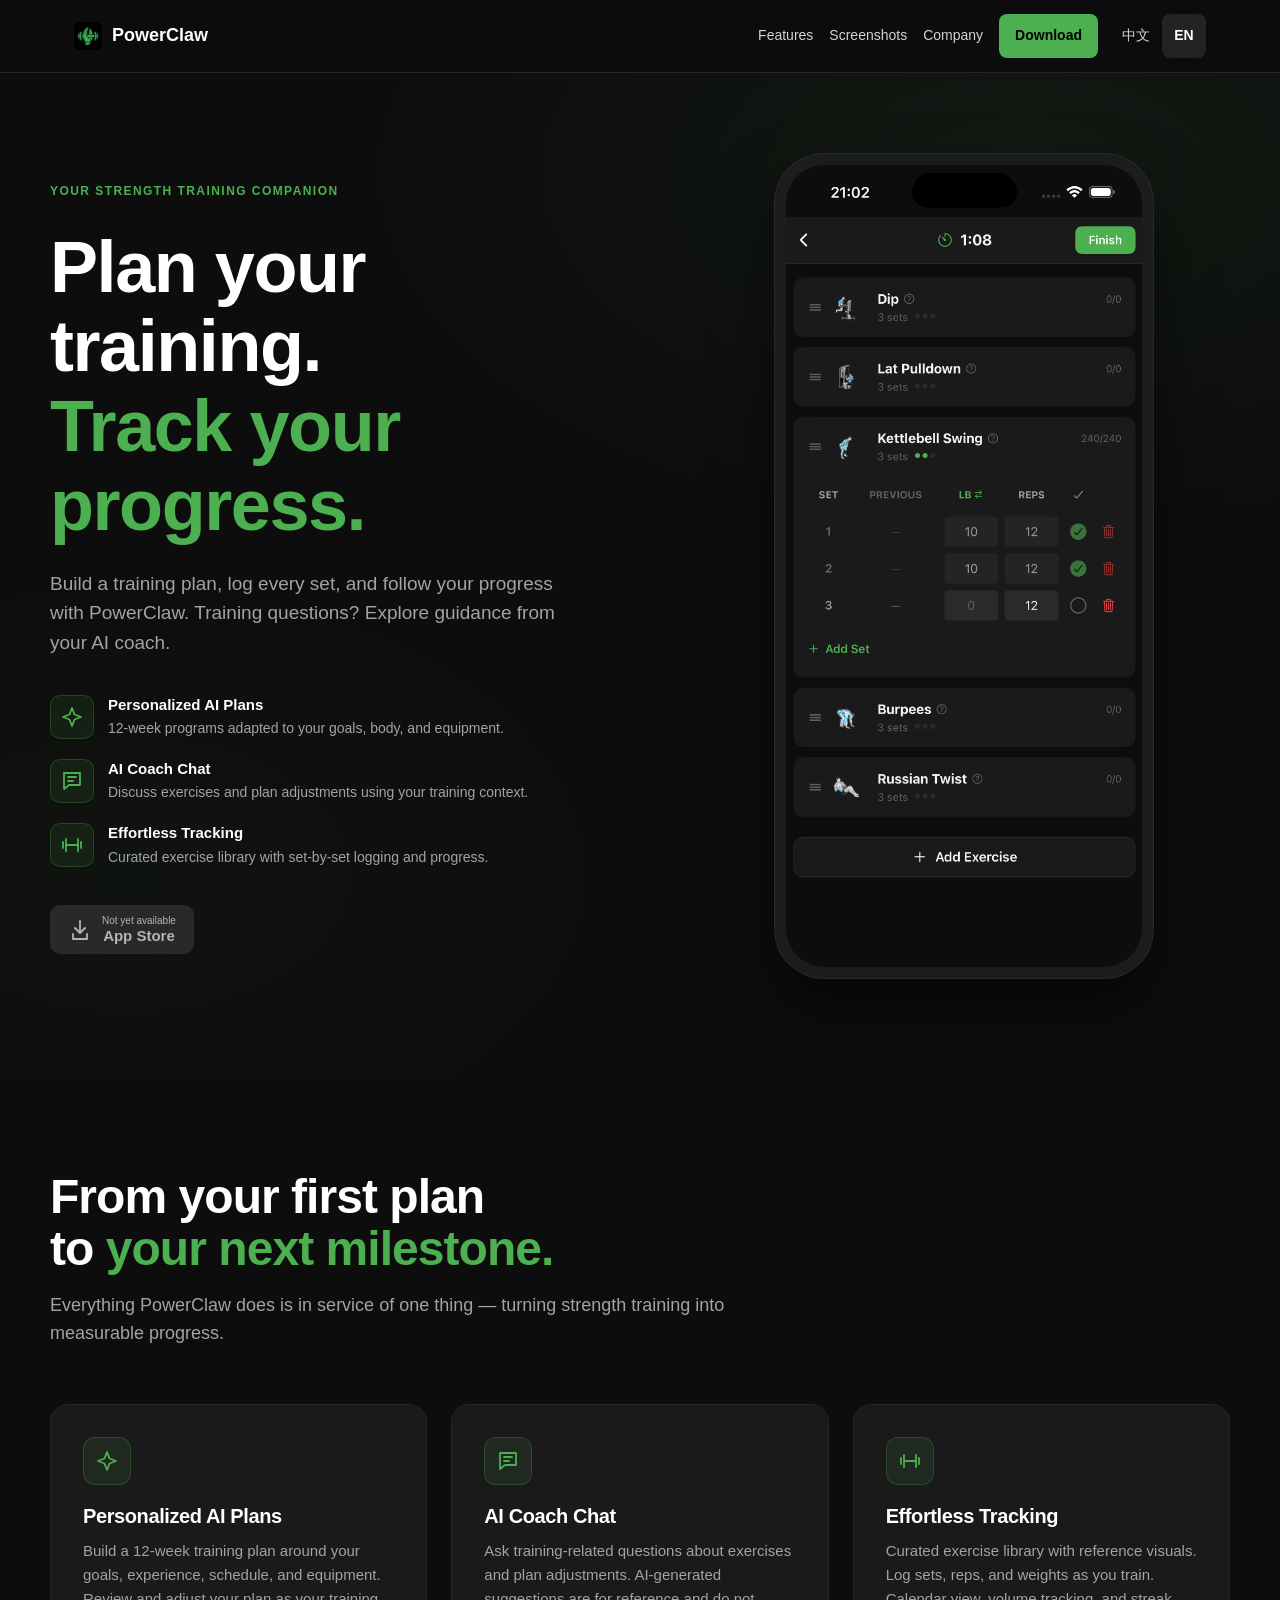
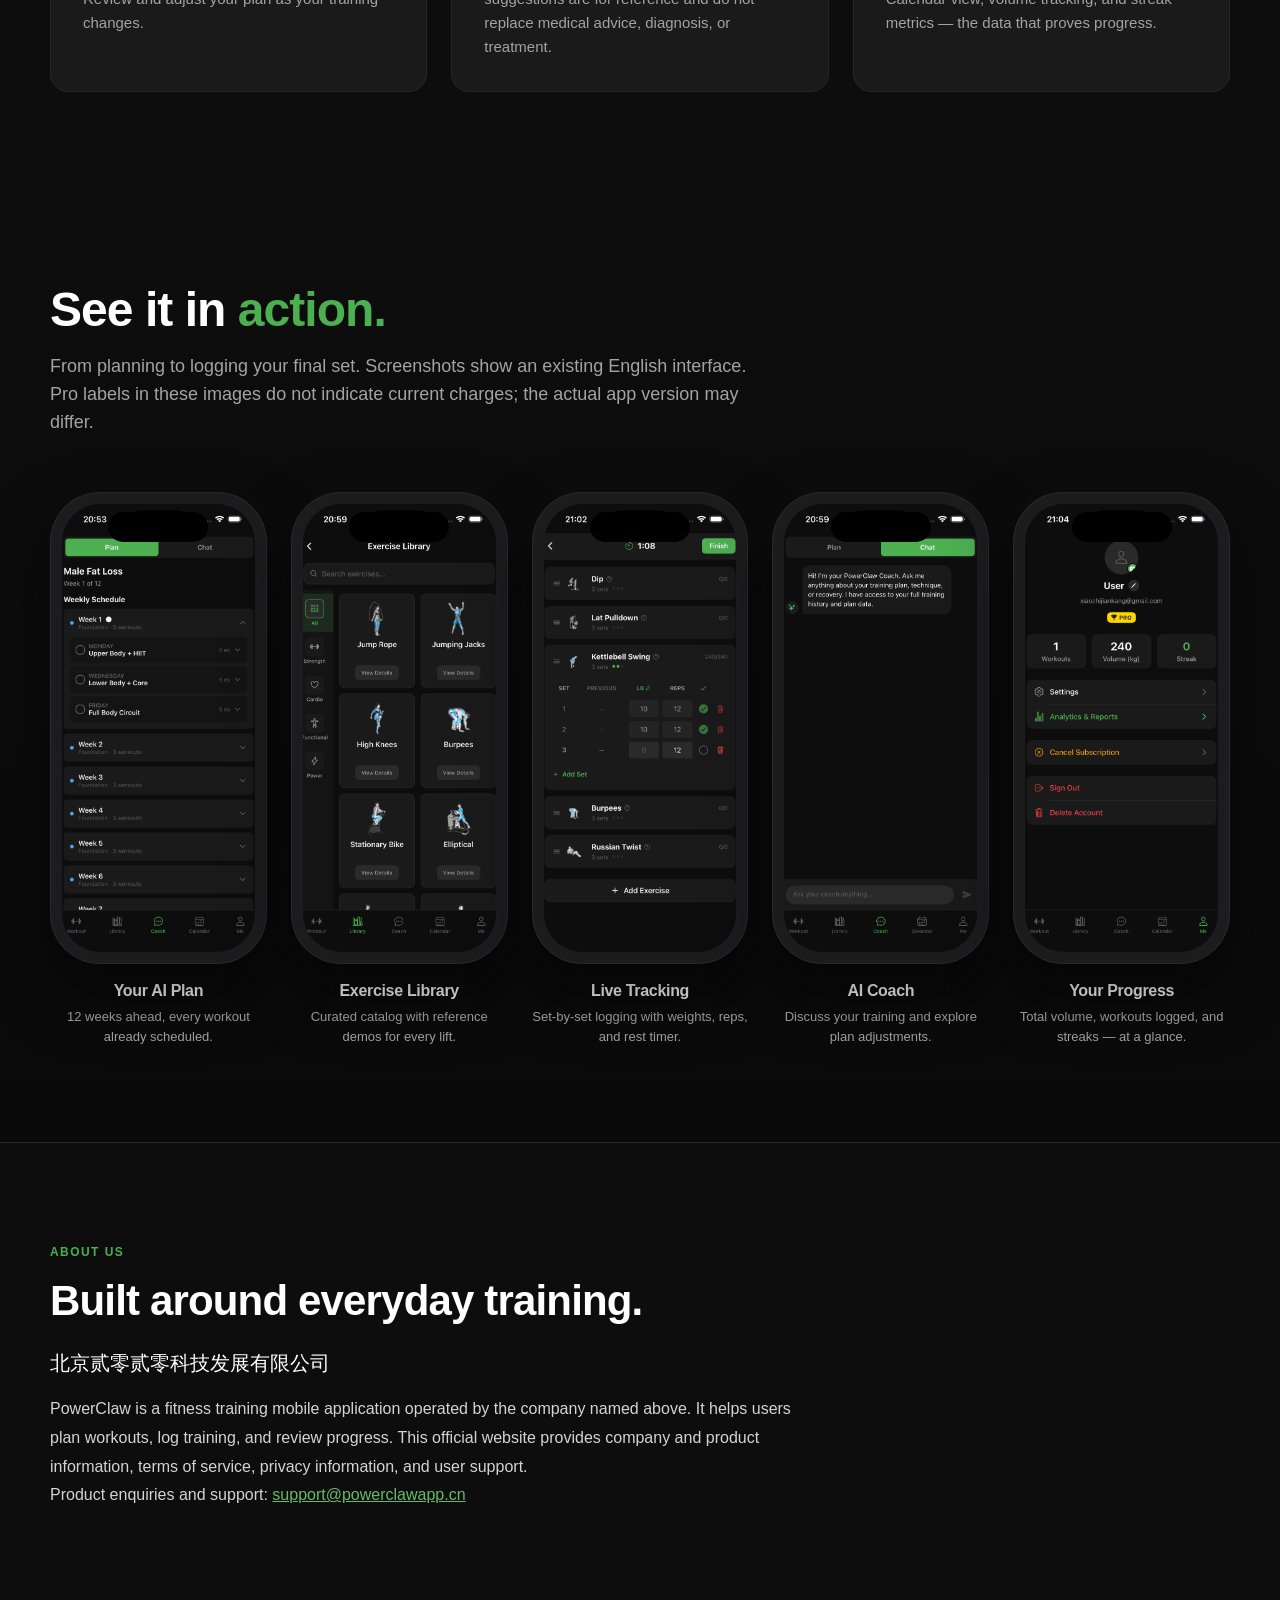
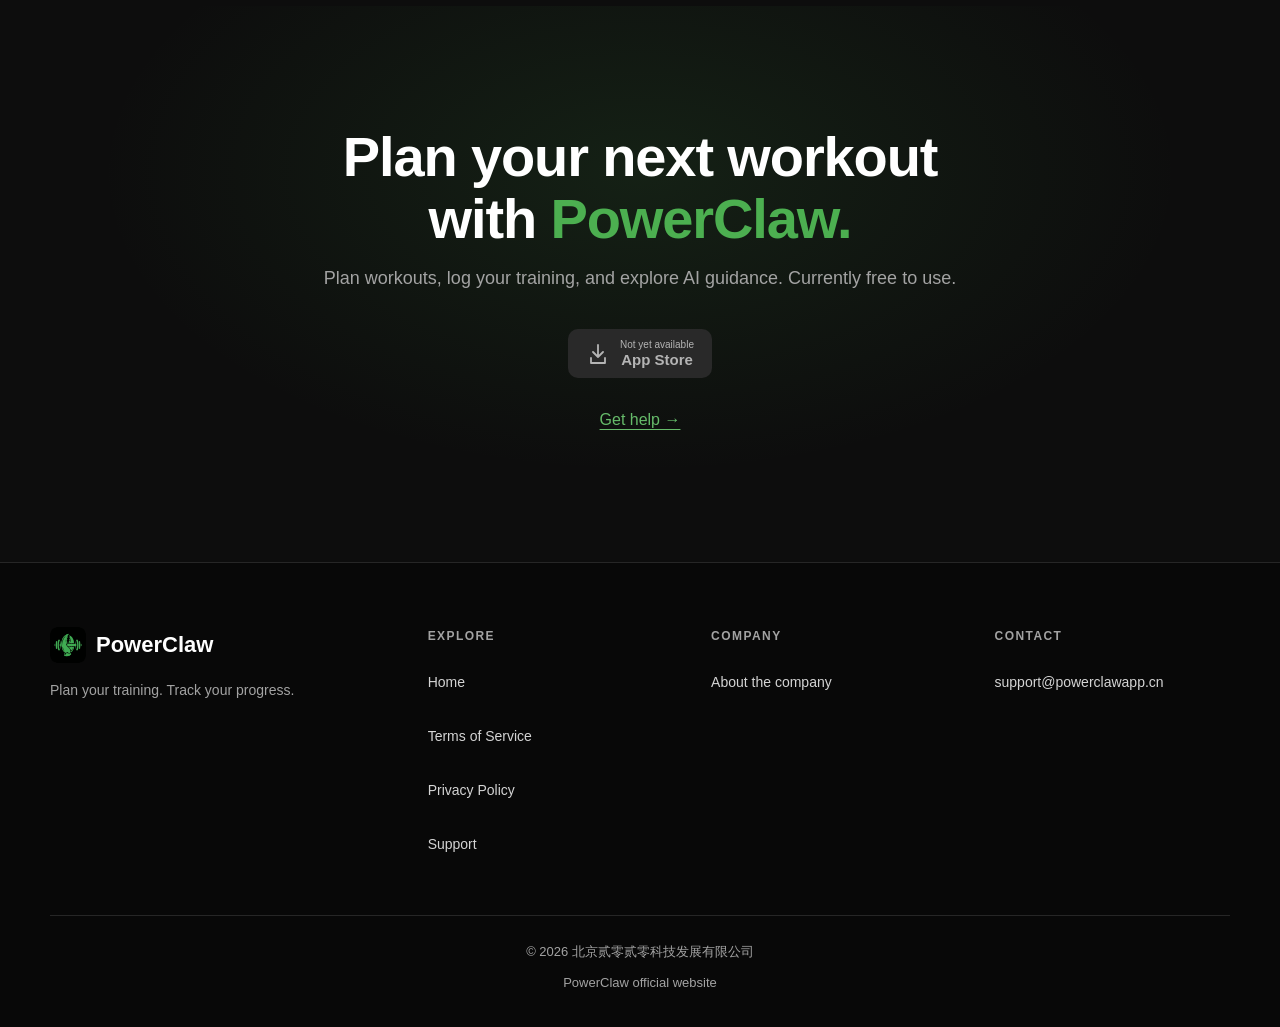
==== en/index.html @ a74e6e27 "Prepare domestic PowerClaw website and Tencent deployment" ====
<!DOCTYPE html>
<html lang="en">
<head>
<meta charset="UTF-8">
<meta name="viewport" content="width=device-width, initial-scale=1">
<title>PowerClaw — Plan your training. Track your progress.</title>
<meta name="description" content="PowerClaw is a fitness training app operated by 北京贰零贰零科技发展有限公司. Explore workout planning, training logs, and user support.">
<meta name="theme-color" content="#0D0D0D">
<link rel="icon" type="image/png" href="/assets/logo.png">
<link rel="canonical" href="https://powerclawapp.cn/en/">
<link rel="alternate" hreflang="zh-CN" href="https://powerclawapp.cn/">
<link rel="alternate" hreflang="en" href="https://powerclawapp.cn/en/">
<link rel="alternate" hreflang="x-default" href="https://powerclawapp.cn/">
<meta property="og:title" content="PowerClaw — Plan your training. Track your progress.">
<meta property="og:description" content="PowerClaw is a fitness training app operated by 北京贰零贰零科技发展有限公司. Explore workout planning, training logs, and user support.">
<meta property="og:type" content="website">
<meta property="og:url" content="https://powerclawapp.cn/en/">
<meta property="og:locale" content="en_US">
<meta property="og:locale:alternate" content="zh_CN">
<meta property="og:image" content="https://powerclawapp.cn/assets/logo.png">

<link rel="stylesheet" href="/assets/home.css">
<link rel="stylesheet" href="/assets/shared.css">
</head>
<body>
<a class="skip-link" href="#main">Skip to content</a>


<!-- NAV -->
<nav class="top" aria-label="Primary navigation">
  <div class="inner">
    <a href="/en/" class="logo"><img src="/assets/logo.png" alt="PowerClaw logo">PowerClaw</a>
    <ul>
      <li class="desktop-only"><a href="#features">Features</a></li>
      <li class="desktop-only"><a href="#screenshots">Screenshots</a></li>
      <li class="desktop-only"><a href="#about">Company</a></li>
      <li><a href="#download" class="btn-cta">Download</a></li>
      <li><div class="language-switch" role="group" aria-label="Language selection"><a href="/" lang="zh-CN" hreflang="zh-CN" aria-label="切换到中文">中文</a><span lang="en" aria-current="true">EN</span></div></li>
    </ul>
  </div>
</nav>

<main id="main">
<!-- HERO -->
<section class="hero">
  <div class="inner">
    <div>
      <div class="eyebrow">Your strength training companion</div>
      <h1>Plan your training.<br><span>Track your progress.</span></h1>
      <p class="lead">Build a training plan, log every set, and follow your progress with PowerClaw. Training questions? Explore guidance from your AI coach.</p>

      <div class="hero-pillars">
        <div class="hero-pillar">
          <div class="icon"><svg viewBox="0 0 24 24" aria-hidden="true" focusable="false"><path d="m12 3 2.5 6.5L21 12l-6.5 2.5L12 21l-2.5-6.5L3 12l6.5-2.5Z"/></svg></div>
          <div class="txt">
            <strong>Personalized AI Plans</strong>
            <span>12-week programs adapted to your goals, body, and equipment.</span>
          </div>
        </div>
        <div class="hero-pillar">
          <div class="icon"><svg viewBox="0 0 24 24" aria-hidden="true" focusable="false"><path d="M4 4h16v12H9l-5 4Z"/><path d="M8 8h8M8 12h5"/></svg></div>
          <div class="txt">
            <strong>AI Coach Chat</strong>
            <span>Discuss exercises and plan adjustments using your training context.</span>
          </div>
        </div>
        <div class="hero-pillar">
          <div class="icon"><svg viewBox="0 0 24 24" aria-hidden="true" focusable="false"><path d="M6 6v12M3 9v6M18 6v12M21 9v6M6 12h12"/></svg></div>
          <div class="txt">
            <strong>Effortless Tracking</strong>
            <span>Curated exercise library with set-by-set logging and progress.</span>
          </div>
        </div>
      </div>

      <div class="stores">
        <!-- DOWNLOAD_BUTTON_START -->
        <button type="button" class="store-btn" disabled aria-label="iOS download is not yet available"><svg viewBox="0 0 24 24" aria-hidden="true" focusable="false"><path d="M12 3v12m-5-5 5 5 5-5M5 16v5h14v-5"/></svg><span class="meta"><small>Not yet available</small><strong>App Store</strong></span></button>
        <!-- DOWNLOAD_BUTTON_END -->
      </div>
    </div>
    <div>
      <div class="phone lg">
        <img src="/assets/screenshots/07-active-workout.png" alt="PowerClaw active workout screen showing set-by-set tracking" width="1320" height="2868" fetchpriority="high">
      </div>
    </div>
  </div>
</section>

<!-- FEATURES -->
<section class="section" id="features">
  <div class="container">
    <h2>From your first plan<br>to <span>your next milestone.</span></h2>
    <p class="section-lead">Everything PowerClaw does is in service of one thing — turning strength training into measurable progress.</p>
    <div class="features">
      <div class="feature-card">
        <div class="feature-icon"><svg viewBox="0 0 24 24" aria-hidden="true" focusable="false"><path d="m12 3 2.5 6.5L21 12l-6.5 2.5L12 21l-2.5-6.5L3 12l6.5-2.5Z"/></svg></div>
        <h3>Personalized AI Plans</h3>
        <p>Build a 12-week training plan around your goals, experience, schedule, and equipment. Review and adjust your plan as your training changes.</p>
      </div>
      <div class="feature-card">
        <div class="feature-icon"><svg viewBox="0 0 24 24" aria-hidden="true" focusable="false"><path d="M4 4h16v12H9l-5 4Z"/><path d="M8 8h8M8 12h5"/></svg></div>
        <h3>AI Coach Chat</h3>
        <p>Ask training-related questions about exercises and plan adjustments. AI-generated suggestions are for reference and do not replace medical advice, diagnosis, or treatment.</p>
      </div>
      <div class="feature-card">
        <div class="feature-icon"><svg viewBox="0 0 24 24" aria-hidden="true" focusable="false"><path d="M6 6v12M3 9v6M18 6v12M21 9v6M6 12h12"/></svg></div>
        <h3>Effortless Tracking</h3>
        <p>Curated exercise library with reference visuals. Log sets, reps, and weights as you train. Calendar view, volume tracking, and streak metrics — the data that proves progress.</p>
      </div>
    </div>
  </div>
</section>

<!-- SCREENSHOTS -->
<section class="section showcase" id="screenshots">
  <div class="container">
    <h2>See it in <span>action.</span></h2>
    <p class="section-lead">From planning to logging your final set. Screenshots show an existing English interface. Pro labels in these images do not indicate current charges; the actual app version may differ.</p>
    <div class="showcase-grid">
      <div class="ss-card">
        <div class="phone">
          <img src="/assets/screenshots/03c-plan-12week.png" alt="12-week AI training plan" width="1320" height="2868" loading="lazy">
        </div>
        <h3>Your AI Plan</h3>
        <p>12 weeks ahead, every workout already scheduled.</p>
      </div>
      <div class="ss-card">
        <div class="phone">
          <img src="/assets/screenshots/05-library.png" alt="Exercise library" width="1320" height="2868" loading="lazy">
        </div>
        <h3>Exercise Library</h3>
        <p>Curated catalog with reference demos for every lift.</p>
      </div>
      <div class="ss-card">
        <div class="phone">
          <img src="/assets/screenshots/07-active-workout.png" alt="Active workout tracking" width="1320" height="2868" loading="lazy">
        </div>
        <h3>Live Tracking</h3>
        <p>Set-by-set logging with weights, reps, and rest timer.</p>
      </div>
      <div class="ss-card">
        <div class="phone">
          <img src="/assets/screenshots/04-coach-chat.png" alt="AI coach chat interface" width="1320" height="2868" loading="lazy">
        </div>
        <h3>AI Coach</h3>
        <p>Discuss your training and explore plan adjustments.</p>
      </div>
      <div class="ss-card">
        <div class="phone">
          <img src="/assets/screenshots/08-me-subscribed.png" alt="Profile and progress page" width="1320" height="2868" loading="lazy">
        </div>
        <h3>Your Progress</h3>
        <p>Total volume, workouts logged, and streaks — at a glance.</p>
      </div>
    </div>
  </div>
</section>

<section class="section" id="about"><div class="container"><div class="eyebrow">About us</div><h2>Built around everyday training.</h2><p class="company-name" lang="zh-CN">北京贰零贰零科技发展有限公司</p><p class="company-copy">PowerClaw is a fitness training mobile application operated by the company named above. It helps users plan workouts, log training, and review progress. This official website provides company and product information, terms of service, privacy information, and user support.</p><p class="company-copy">Product enquiries and support: <a href="mailto:support@powerclawapp.cn">support@powerclawapp.cn</a></p></div></section>
<!-- CTA -->
<section class="cta" id="download">
  <div class="container">
    <h2>Plan your next workout<br>with <span>PowerClaw.</span></h2>
    <p>Plan workouts, log your training, and explore AI guidance. Currently free to use.</p>
    <div class="stores">
      <!-- DOWNLOAD_BUTTON_START -->
        <button type="button" class="store-btn" disabled aria-label="iOS download is not yet available"><svg viewBox="0 0 24 24" aria-hidden="true" focusable="false"><path d="M12 3v12m-5-5 5 5 5-5M5 16v5h14v-5"/></svg><span class="meta"><small>Not yet available</small><strong>App Store</strong></span></button>
        <!-- DOWNLOAD_BUTTON_END -->
    </div>
    <a class="support-link" href="/en/support/">Get help →</a>
  </div>
</section>

</main>
<footer><div class="inner"><div class="footer-grid">
<div class="footer-brand"><a class="logo" href="/en/"><img src="/assets/logo.png" alt="" width="36" height="36">PowerClaw</a><p>Plan your training. Track your progress.</p></div>
<div><h2>Explore</h2><ul><li><a href="/en/">Home</a></li><li><a href="/en/terms/">Terms of Service</a></li><li><a href="/en/privacy/">Privacy Policy</a></li><li><a href="/en/support/">Support</a></li></ul></div>
<div><h2>Company</h2><ul><li><a href="/en/#about">About the company</a></li></ul></div>
<div><h2>Contact</h2><ul><li><a href="mailto:support@powerclawapp.cn">support@powerclawapp.cn</a></li></ul></div>
</div><div class="footer-bottom"><span lang="zh-CN">© 2026 北京贰零贰零科技发展有限公司</span><span>PowerClaw official website</span>
<!-- Add verified ICP and public security filing numbers and their official query links here after approval. -->
</div></div></footer>
</body>
</html>
---- assets/home.css ----
* { box-sizing: border-box; margin: 0; padding: 0; }
  :root {
    --brand: #4CAF50;
    --brand-dark: #388E3C;
    --brand-light: #66BB6A;
    --brand-tint: rgba(76, 175, 80, 0.1);
    --bg-page: #0D0D0D;
    --bg-surface: #1A1A1A;
    --bg-surface-2: #232323;
    --bg-elevated: #2A2A2A;
    --text-primary: #FFFFFF;
    --text-secondary: #D4D4D4;
    --text-tertiary: #A3A3A3;
    --text-muted: #A3A3A3;
    --border: #262626;
    --border-strong: #333333;
  }
  html { scroll-behavior: smooth; }
  body {
    font-family: -apple-system, BlinkMacSystemFont, "Segoe UI", "PingFang SC", "Microsoft YaHei", sans-serif;
    background: var(--bg-page);
    color: var(--text-primary);
    line-height: 1.55;
    -webkit-font-smoothing: antialiased;
    -moz-osx-font-smoothing: grayscale;
  }

  /* iPhone device frame — wraps a 1320x2868 screenshot */
  .phone {
    position: relative;
    width: 100%;
    max-width: 320px;
    aspect-ratio: 1320 / 2868;
    background: #1C1C1E;
    border-radius: 50px;
    padding: 12px;
    box-shadow:
      0 30px 60px rgba(0, 0, 0, 0.5),
      0 0 0 1px rgba(255, 255, 255, 0.06) inset;
    margin: 0 auto;
  }
  .phone img {
    width: 100%; height: 100%;
    border-radius: 38px;
    display: block;
    object-fit: cover;
  }
  /* Dynamic Island */
  .phone::before {
    content: ""; position: absolute;
    top: 20px; left: 50%; transform: translateX(-50%);
    width: 100px; height: 30px;
    background: #000;
    border-radius: 16px;
    z-index: 2;
  }
  .phone.lg { max-width: 380px; }

  /* Top nav */
  nav.top {
    position: sticky; top: 0; z-index: 50;
    background: rgba(13, 13, 13, 0.85);
    backdrop-filter: saturate(180%) blur(20px);
    -webkit-backdrop-filter: saturate(180%) blur(20px);
    border-bottom: 1px solid var(--border);
  }
  nav.top .inner {
    max-width: 1180px; margin: 0 auto;
    padding: 14px 24px;
    display: flex; align-items: center; justify-content: space-between;
  }
  nav.top .logo {
    display: flex; align-items: center; gap: 10px;
    color: var(--text-primary); text-decoration: none;
    font-weight: 700; font-size: 18px;
  }
  nav.top .logo img { width: 28px; height: 28px; border-radius: 6px; }
  nav.top ul { list-style: none; display: flex; align-items: center; gap: 24px; }
  nav.top a { color: var(--text-secondary); text-decoration: none; font-size: 14px; font-weight: 500; }
  nav.top a:hover { color: var(--text-primary); }
  nav.top .btn-cta {
    background: var(--brand);
    color: #000;
    padding: 8px 16px;
    border-radius: 8px;
    font-weight: 600;
  }
  nav.top .btn-cta:hover { background: var(--brand-light); color: #000; }
  .desktop-only { display: list-item; }
  @media (max-width: 640px) { .desktop-only { display: none; } }

  /* Section + container */
  .section { padding: 96px 24px; }
  .container { max-width: 1180px; margin: 0 auto; }
  h1, h2, h3, h4 { font-weight: 800; letter-spacing: -0.02em; line-height: 1.1; }
  h1 span, h2 span { color: var(--brand); }
  .eyebrow {
    display: inline-block;
    text-transform: uppercase; letter-spacing: 0.12em;
    font-size: 12px; font-weight: 700;
    color: var(--brand);
    margin-bottom: 16px;
  }
  .section-lead { color: var(--text-tertiary); font-size: 18px; max-width: 720px; margin: 16px 0 56px; }

  /* HERO */
  section.hero {
    padding: 80px 24px 96px;
    background:
      radial-gradient(1100px 600px at 80% 10%, rgba(76, 175, 80, 0.08), transparent 60%),
      radial-gradient(800px 500px at 10% 80%, rgba(76, 175, 80, 0.04), transparent 60%),
      var(--bg-page);
  }
  section.hero .inner {
    max-width: 1180px; margin: 0 auto;
    display: grid; grid-template-columns: 1.1fr 1fr; gap: 64px;
    align-items: center;
  }
  section.hero h1 { font-size: clamp(40px, 6vw, 72px); margin: 12px 0 24px; }
  section.hero .lead { color: var(--text-tertiary); font-size: 19px; max-width: 540px; margin-bottom: 36px; }
  .hero-pillars { display: flex; flex-direction: column; gap: 16px; margin-bottom: 36px; }
  .hero-pillar { display: flex; gap: 14px; align-items: center; }
  .hero-pillar .icon {
    flex-shrink: 0;
    width: 44px; height: 44px;
    background: var(--brand-tint);
    border: 1px solid rgba(76, 175, 80, 0.25);
    border-radius: 10px;
    display: grid; place-items: center;
    color: var(--brand);
  }
  .hero-pillar .icon .ms { font-size: 22px; }
  .hero-pillar .txt strong { display: block; color: var(--text-primary); font-weight: 600; font-size: 15px; }
  .hero-pillar .txt span { color: var(--text-tertiary); font-size: 14px; }
  .stores { display: flex; gap: 12px; flex-wrap: wrap; }
  .store-btn {
    display: inline-flex; align-items: center; gap: 10px;
    background: #fff; color: #000;
    padding: 10px 18px;
    border-radius: 10px;
    text-decoration: none;
    transition: transform 0.15s ease;
  }
  .store-btn:hover { transform: translateY(-2px); }
  .store-btn svg { width: 24px; height: 24px; fill: #000; }
  .store-btn .meta { display: flex; flex-direction: column; line-height: 1.15; }
  .store-btn .meta small { font-size: 10px; opacity: 0.7; }
  .store-btn .meta strong { font-size: 15px; font-weight: 600; }
  .store-btn.disabled {
    background: var(--bg-surface);
    color: var(--text-tertiary);
    pointer-events: none;
    opacity: 0.7;
  }
  .store-btn.disabled svg { fill: var(--text-tertiary); }

  @media (max-width: 900px) {
    section.hero .inner { grid-template-columns: 1fr; gap: 48px; }
    section.hero h1 { text-align: center; }
    section.hero .lead { text-align: center; margin-left: auto; margin-right: auto; }
    .hero-pillars { max-width: 480px; margin-left: auto; margin-right: auto; }
    .stores { justify-content: center; }
  }

  /* FEATURES */
  #features { background: var(--bg-page); }
  #features h2 { font-size: clamp(32px, 4.5vw, 48px); }
  .features {
    display: grid; grid-template-columns: repeat(3, 1fr); gap: 24px;
  }
  .feature-card {
    background: var(--bg-surface);
    border: 1px solid var(--border);
    border-radius: 18px;
    padding: 32px;
    transition: transform 0.2s ease, border-color 0.2s ease;
  }
  .feature-card:hover {
    transform: translateY(-4px);
    border-color: var(--border-strong);
  }
  .feature-icon {
    width: 48px; height: 48px;
    background: var(--brand-tint);
    border: 1px solid rgba(76, 175, 80, 0.25);
    border-radius: 12px;
    display: grid; place-items: center;
    color: var(--brand);
    margin-bottom: 20px;
  }
  .feature-icon .ms { font-size: 26px; }
  .feature-card h3 { font-size: 20px; margin-bottom: 12px; }
  .feature-card p { color: var(--text-tertiary); font-size: 15px; line-height: 1.6; }
  @media (max-width: 900px) { .features { grid-template-columns: 1fr; } }

  /* SHOWCASE */
  #screenshots { background: linear-gradient(180deg, var(--bg-page) 0%, #0A0A0A 100%); }
  #screenshots h2 { font-size: clamp(32px, 4.5vw, 48px); }
  .showcase-grid {
    display: grid; grid-template-columns: repeat(5, 1fr); gap: 24px;
    margin-top: 16px;
  }
  .ss-card { text-align: center; }
  .ss-card .phone { margin-bottom: 18px; max-width: 220px; }
  .ss-card h3 { font-size: 16px; margin-bottom: 8px; }
  .ss-card p { color: var(--text-tertiary); font-size: 13px; line-height: 1.5; }
  @media (max-width: 1100px) { .showcase-grid { grid-template-columns: repeat(3, 1fr); } }
  @media (max-width: 700px) { .showcase-grid { grid-template-columns: repeat(2, 1fr); gap: 32px 16px; } }
  @media (max-width: 420px) { .showcase-grid { grid-template-columns: 1fr; } }

  /* PRO */
  #pro {
    background:
      radial-gradient(800px 500px at 90% 50%, rgba(76, 175, 80, 0.08), transparent 60%),
      var(--bg-surface);
    border-top: 1px solid var(--border);
    border-bottom: 1px solid var(--border);
  }
  #pro .inner {
    display: grid; grid-template-columns: 1.2fr 1fr; gap: 64px;
    align-items: center;
  }
  #pro h2 { font-size: clamp(32px, 4.5vw, 48px); }
  #pro .lead { color: var(--text-tertiary); font-size: 18px; margin: 16px 0 28px; }
  .pro-points {
    list-style: none; display: flex; flex-direction: column; gap: 14px;
    margin-top: 8px;
  }
  .pro-points li {
    display: flex; align-items: flex-start; gap: 12px;
    color: var(--text-secondary); font-size: 16px;
  }
  .pro-points li::before {
    content: "✓";
    color: var(--brand);
    font-weight: 800;
    flex-shrink: 0;
    width: 22px; height: 22px;
    background: var(--brand-tint);
    border-radius: 50%;
    display: grid; place-items: center;
    font-size: 13px;
  }
  @media (max-width: 900px) { #pro .inner { grid-template-columns: 1fr; gap: 48px; } }

  /* CTA */
  section.cta {
    padding: 120px 24px;
    background:
      radial-gradient(900px 500px at 50% 30%, rgba(76, 175, 80, 0.12), transparent 60%),
      var(--bg-page);
    text-align: center;
  }
  section.cta h2 { font-size: clamp(36px, 5vw, 56px); margin-bottom: 16px; }
  section.cta p { color: var(--text-tertiary); font-size: 18px; margin-bottom: 36px; }
  section.cta .stores { justify-content: center; }

  /* Footer */
  footer {
    background: #080808;
    border-top: 1px solid var(--border);
    padding: 64px 24px 32px;
  }
  footer .inner { max-width: 1180px; margin: 0 auto; }
  .footer-grid {
    display: grid; grid-template-columns: 1.4fr 1fr 1fr 1fr; gap: 48px;
    margin-bottom: 48px;
  }
  .footer-brand .logo {
    display: flex; align-items: center; gap: 10px;
    color: var(--text-primary); text-decoration: none;
    font-weight: 700; font-size: 22px;
    margin-bottom: 16px;
  }
  .footer-brand .logo img { width: 36px; height: 36px; border-radius: 8px; }
  .footer-brand p { color: var(--text-tertiary); font-size: 14px; max-width: 300px; line-height: 1.7; }
  footer h2 { font-size: 12px; text-transform: uppercase; letter-spacing: 0.12em; color: var(--text-muted); margin-bottom: 16px; font-weight: 700; }
  footer ul { list-style: none; display: flex; flex-direction: column; gap: 10px; }
  footer ul a { color: var(--text-secondary); text-decoration: none; font-size: 14px; transition: color 0.15s; }
  footer ul a:hover { color: var(--brand); }
  .pill {
    display: inline-block;
    background: var(--bg-elevated);
    color: var(--text-tertiary);
    font-size: 10px;
    font-weight: 600;
    padding: 2px 8px;
    border-radius: 10px;
    margin-left: 6px;
    text-transform: uppercase;
    letter-spacing: 0.08em;
  }
  .footer-bottom {
    border-top: 1px solid var(--border);
    padding-top: 24px;
    display: flex; justify-content: space-between; align-items: center;
    color: var(--text-muted); font-size: 13px;
  }
  @media (max-width: 900px) { .footer-grid { grid-template-columns: 1fr 1fr; gap: 32px; } }
  @media (max-width: 540px) {
    .footer-grid { grid-template-columns: 1fr; }
    .footer-bottom { flex-direction: column; gap: 8px; text-align: center; }
  }

  nav.top .inner { gap: 16px; flex-wrap: wrap; }
  nav.top ul { gap: 16px; flex-wrap: wrap; }
  nav.top a { display: inline-flex; align-items: center; min-height: 44px; }
  .icon svg, .feature-icon svg { width: 24px; height: 24px; fill: none; stroke: currentColor; stroke-width: 1.8; stroke-linecap: round; stroke-linejoin: round; }
  #about { border-top: 1px solid var(--border); }
  #about h2 { font-size: clamp(28px, 4vw, 42px); }
  #about .section-lead { margin-bottom: 24px; }
  .company-name { font-size: 20px; color: var(--text-primary); margin: 24px 0 16px; }
  .company-copy { max-width: 760px; color: var(--text-secondary); line-height: 1.8; }
  .subscription-card { padding: 32px; background: var(--bg-page); border: 1px solid var(--border-strong); border-radius: 18px; }
  .subscription-card h3 { font-size: 24px; margin-bottom: 20px; }
  .subscription-card p { color: var(--text-secondary); margin: 16px 0; }
  .subscription-card a, .company-copy a { color: var(--brand-light); }
  .download-note { color: var(--text-tertiary); font-size: 14px; margin-top: 20px; line-height: 1.7; }
  .footer-bottom { flex-direction: column; gap: 8px; text-align: center; line-height: 1.8; }
  footer h2 { line-height: 1.5; }
  footer ul a { display: inline-flex; align-items: center; min-height: 44px; }
  @media (max-width: 640px) { nav.top .inner { padding: 10px 16px; } nav.top ul { gap: 8px; } .section { padding: 64px 20px; } section.hero { padding: 48px 20px 64px; } section.hero h1 { font-size: clamp(34px, 8vw, 48px); } section.hero .eyebrow { display: block; text-align: center; } section.cta { padding: 72px 20px; } .feature-card, .subscription-card { padding: 24px; } }

  .test-status { display: inline-block; padding: 12px 18px; border: 1px solid #388e3c; border-radius: 10px; color: #b9e2bb; background: var(--brand-tint); font-size: 15px; line-height: 1.6; }
  .support-link { display: inline-flex; align-items: center; min-height: 44px; margin-top: 20px; color: var(--brand-light); text-underline-offset: 4px; }

  .store-btn { border: 0; font-family: inherit; }
  .store-btn svg { fill: none; stroke: currentColor; stroke-width: 1.8; stroke-linecap: round; stroke-linejoin: round; }
  .store-btn:disabled { background: #292929; color: #b4b4b4; cursor: not-allowed; transform: none; }
  .store-btn:disabled .meta small { opacity: 1; }
  .store-btn:disabled:hover { transform: none; }
---- assets/shared.css ----
:root { color-scheme: dark; }
body { overflow-wrap: break-word; }
a:focus-visible, summary:focus-visible { outline: 3px solid #81c784; outline-offset: 4px; border-radius: 4px; }
.skip-link { position: absolute; top: -100px; left: 16px; z-index: 100; padding: 12px 16px; background: #fff; color: #000; }
.skip-link:focus { top: 12px; }
.language-switch { display: inline-flex; align-items: center; gap: 4px; white-space: nowrap; font-size: 14px; }
.language-switch a, .language-switch span { display: inline-flex; justify-content: center; align-items: center; min-width: 44px; min-height: 44px; padding: 0 8px; border-radius: 8px; }
.language-switch a { color: #d4d4d4; text-decoration: none; }
.language-switch a:hover { background: #232323; color: #fff; }
.language-switch [aria-current] { background: #232323; color: #fff; font-weight: 700; }
[id] { scroll-margin-top: 110px; }
@media (prefers-reduced-motion: reduce) { html { scroll-behavior: auto !important; } *, *::before, *::after { animation: none !important; transition: none !important; } }
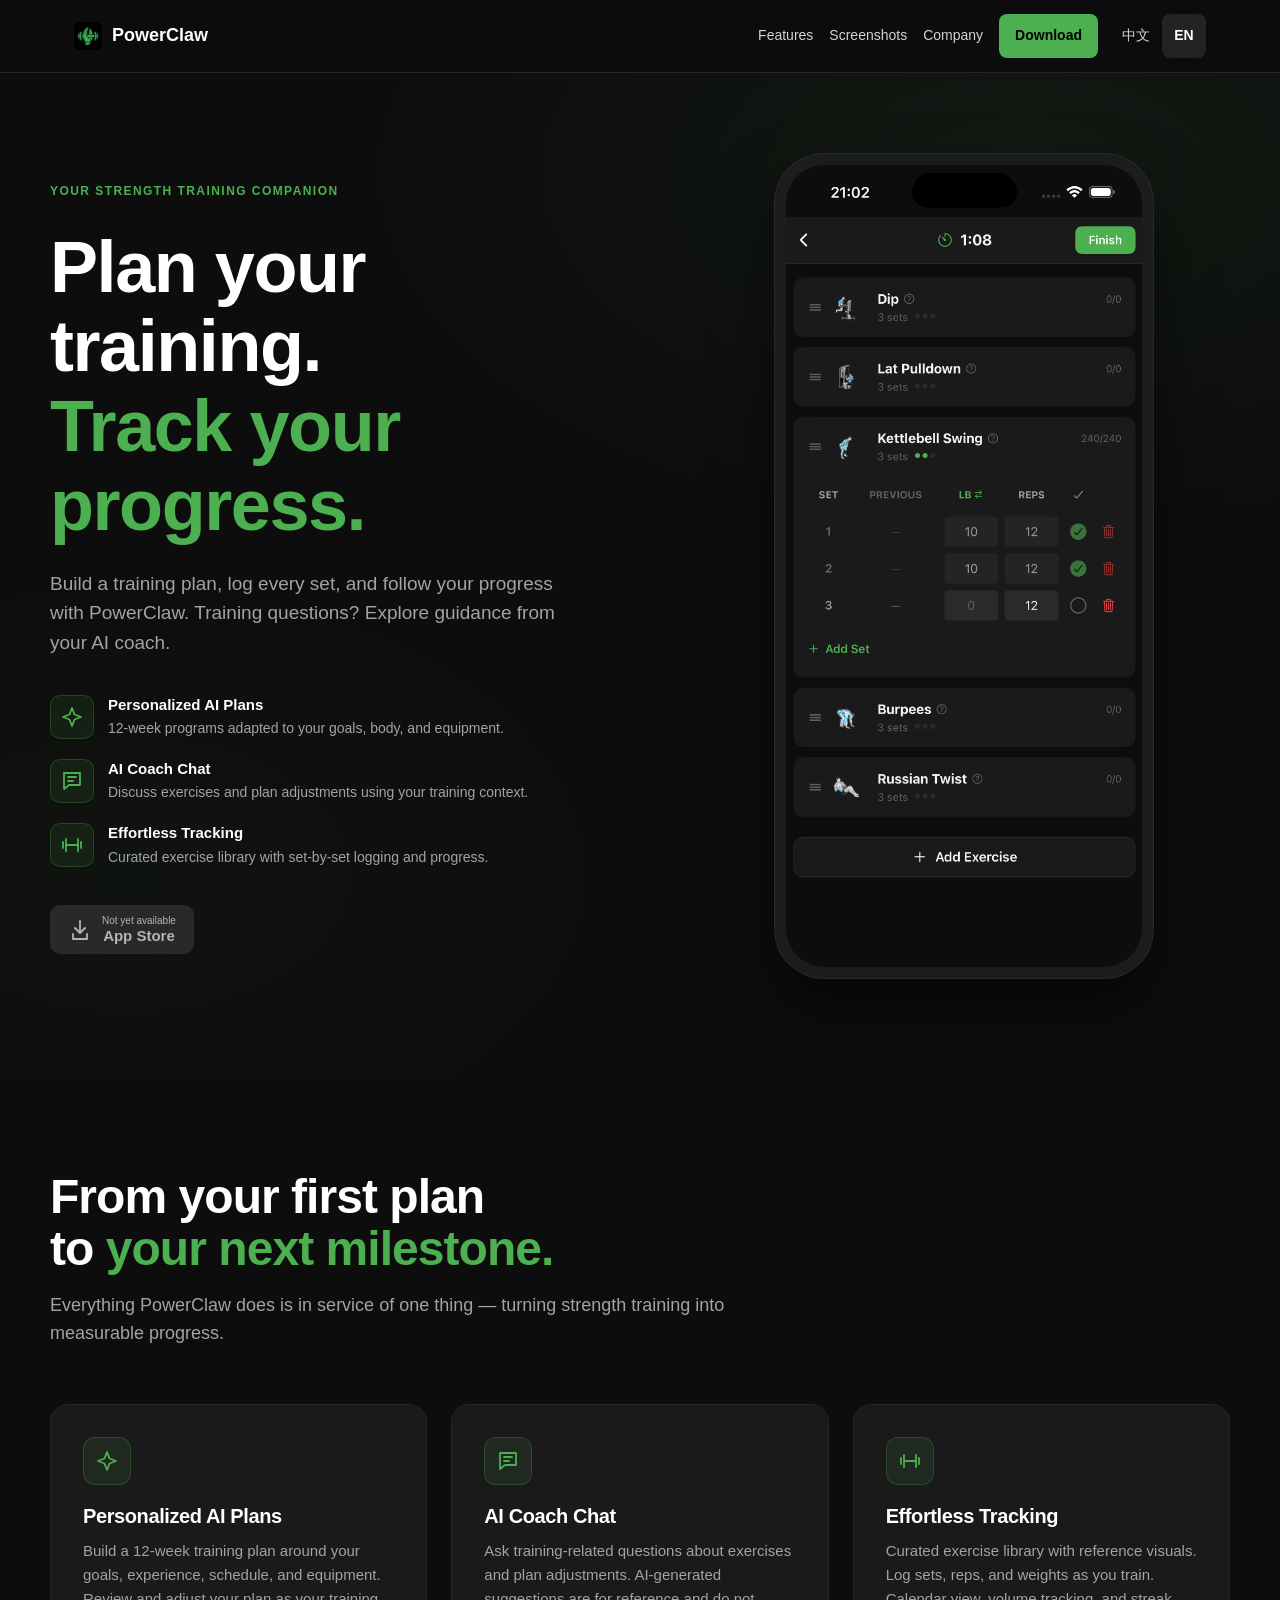
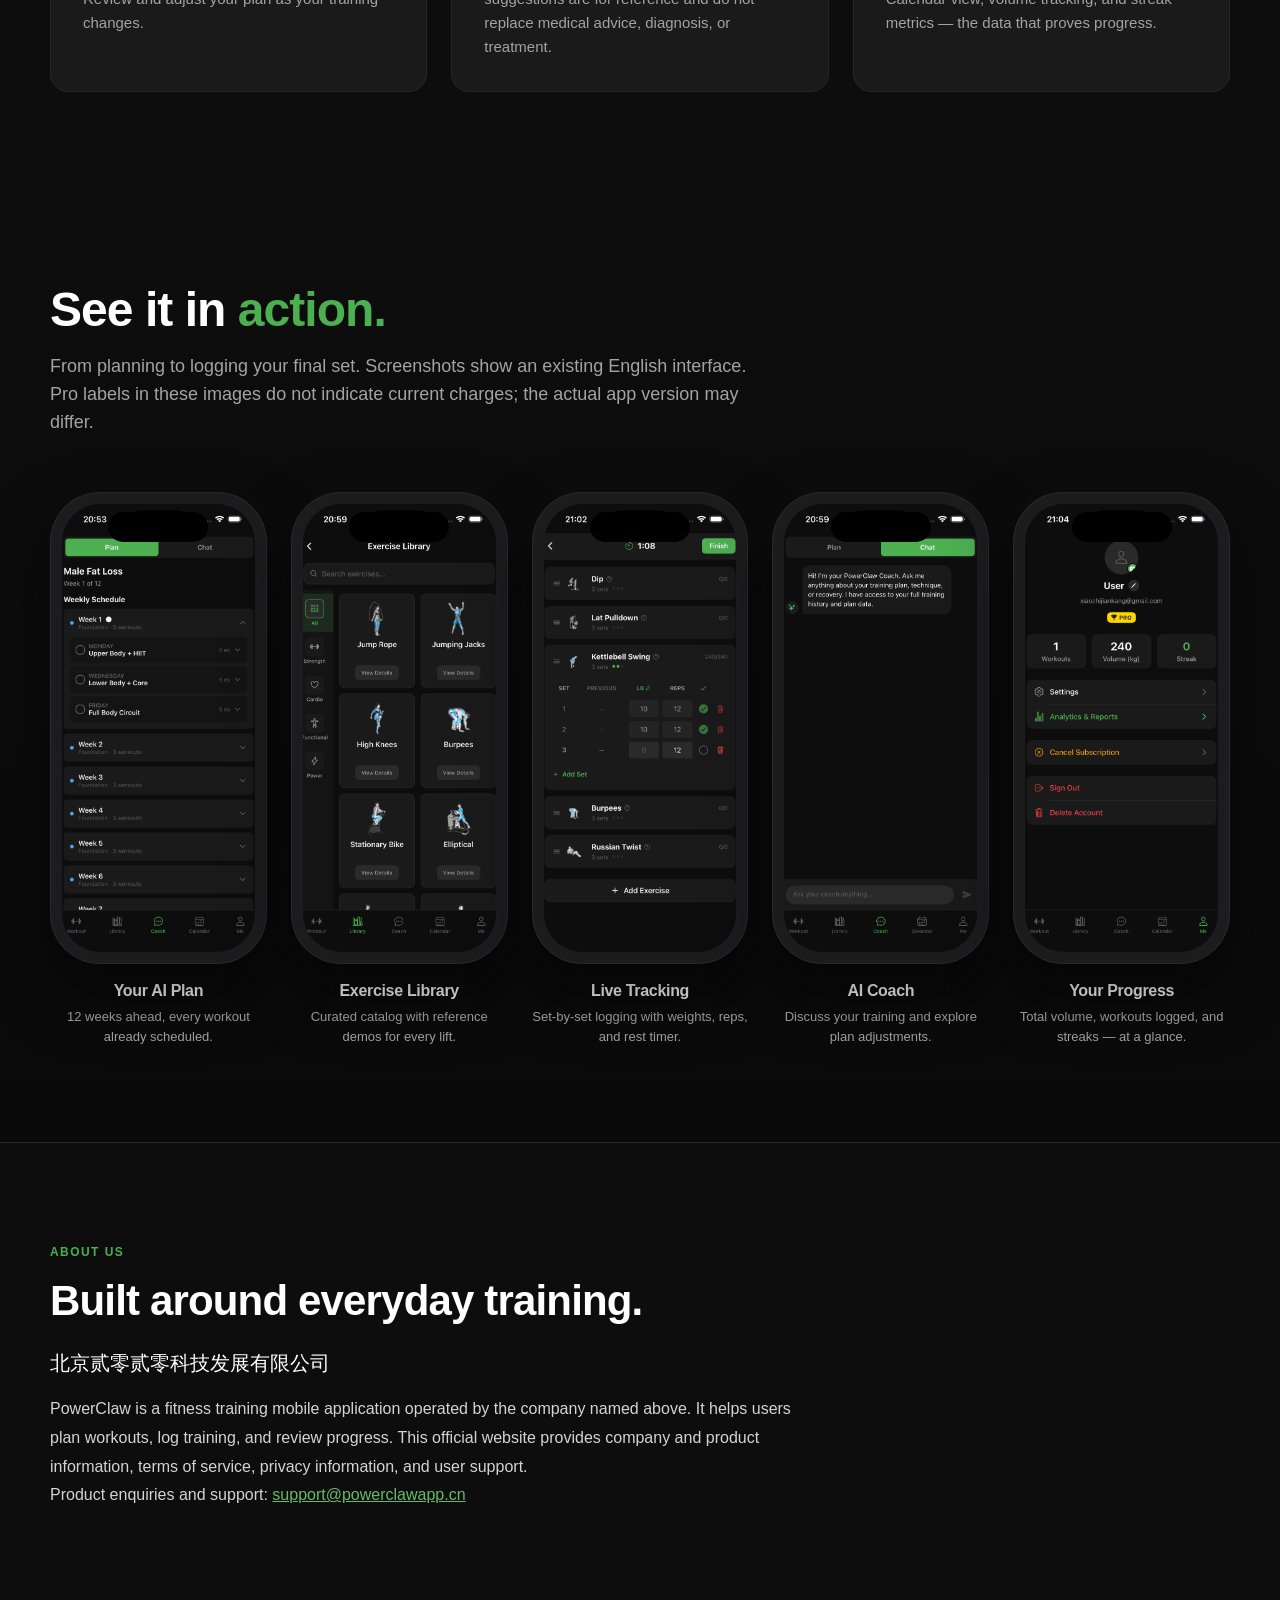
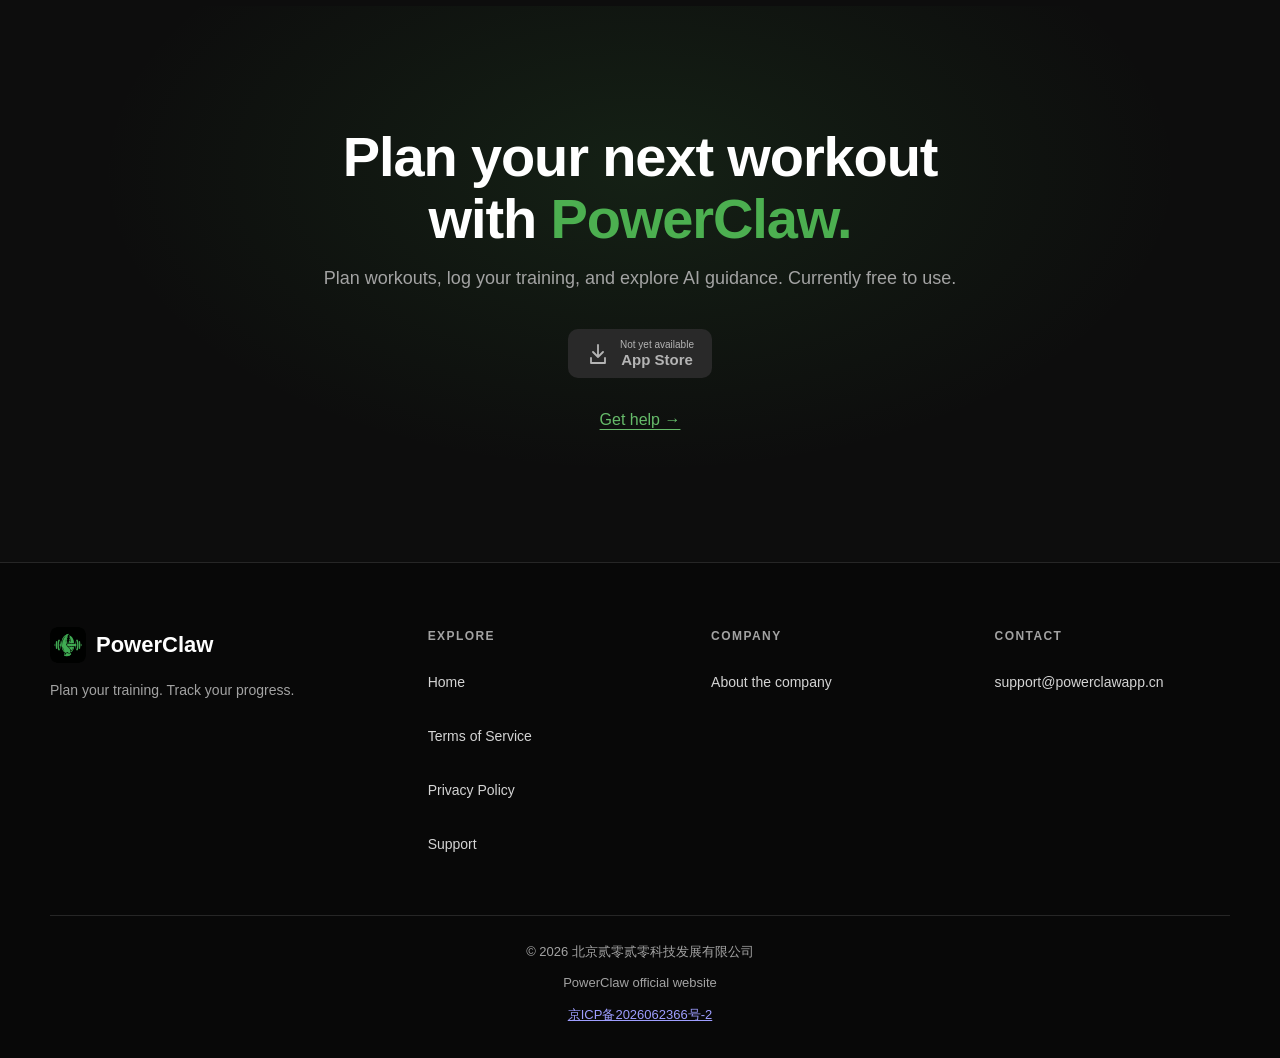
==== commit b1043eec: "Display approved ICP filing number on all pages" ====
--- a/en/index.html
+++ b/en/index.html
@@ -179,7 +179,7 @@
 <div><h2>Company</h2><ul><li><a href="/en/#about">About the company</a></li></ul></div>
 <div><h2>Contact</h2><ul><li><a href="mailto:support@powerclawapp.cn">support@powerclawapp.cn</a></li></ul></div>
 </div><div class="footer-bottom"><span lang="zh-CN">© 2026 北京贰零贰零科技发展有限公司</span><span>PowerClaw official website</span>
-<!-- Add verified ICP and public security filing numbers and their official query links here after approval. -->
+<a href="https://beian.miit.gov.cn/" target="_blank" rel="noopener noreferrer" lang="zh-CN">京ICP备2026062366号-2</a>
 </div></div></footer>
 </body>
 </html>
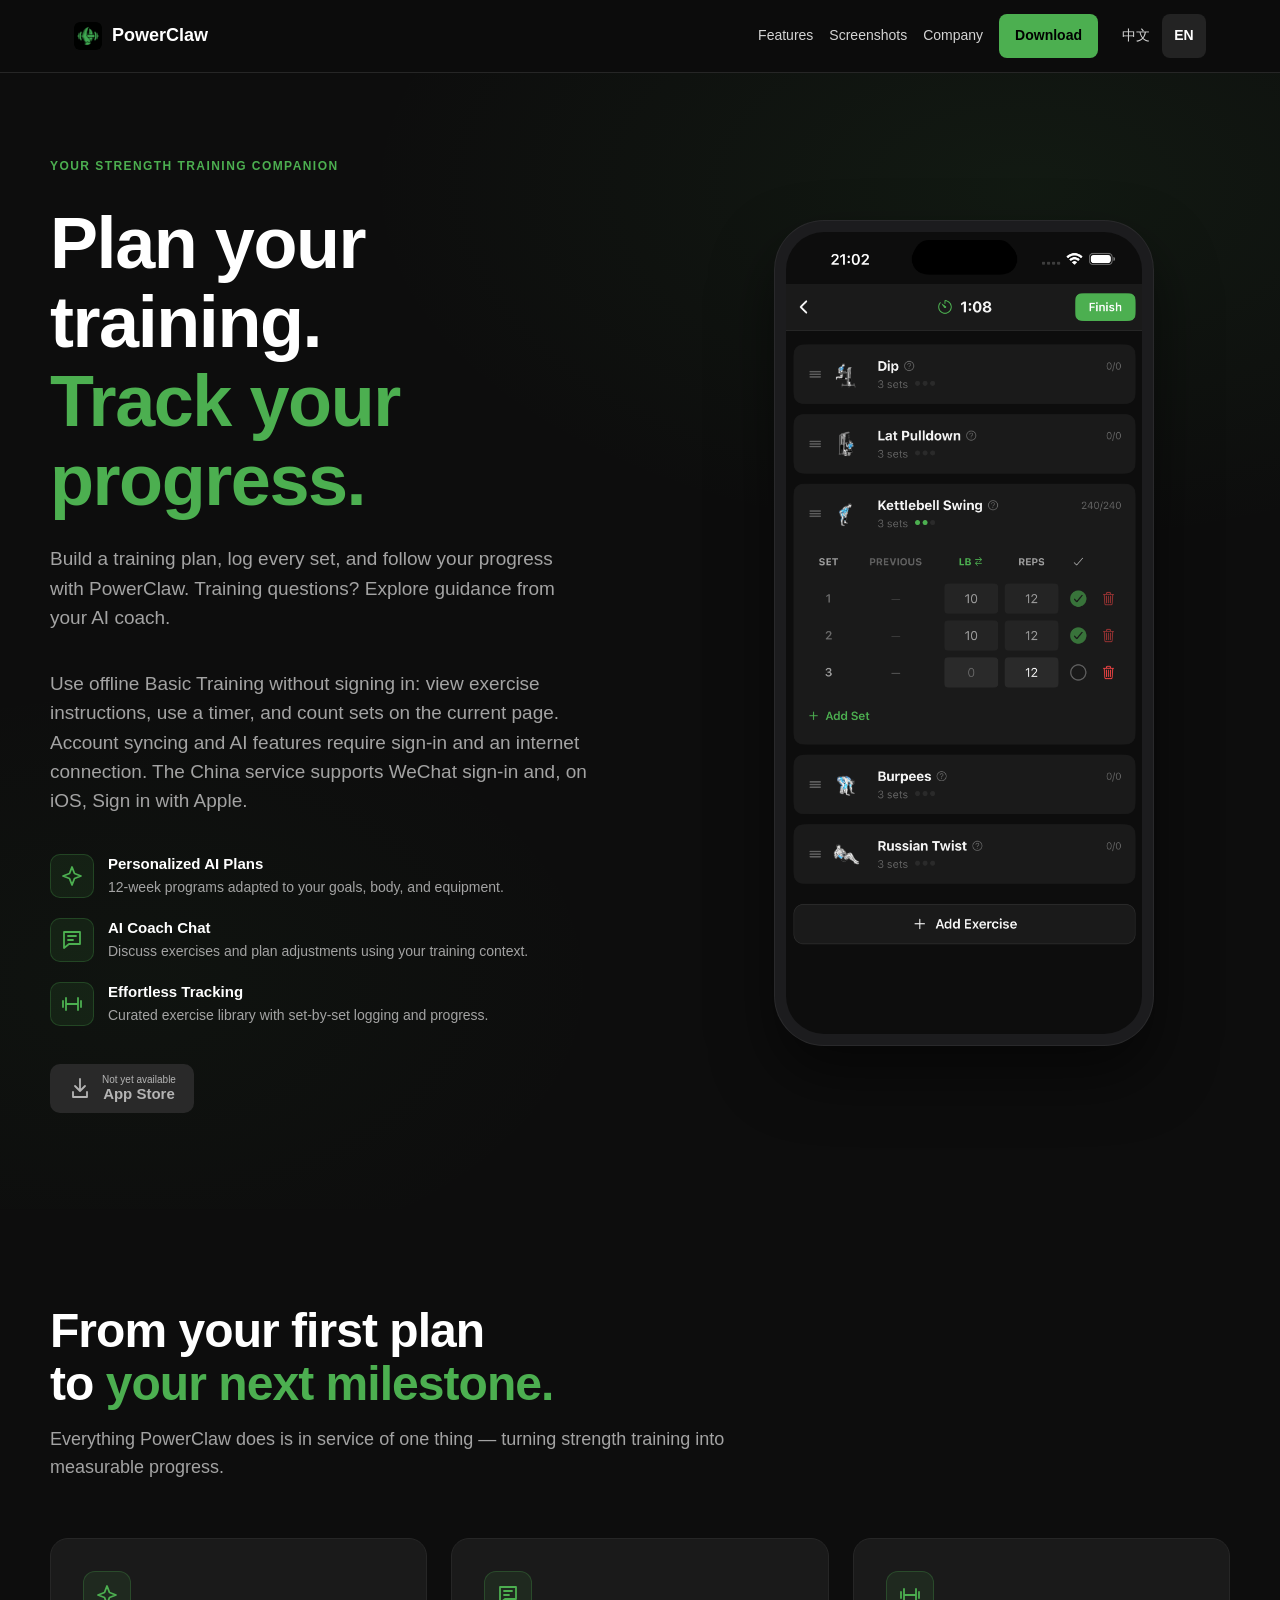
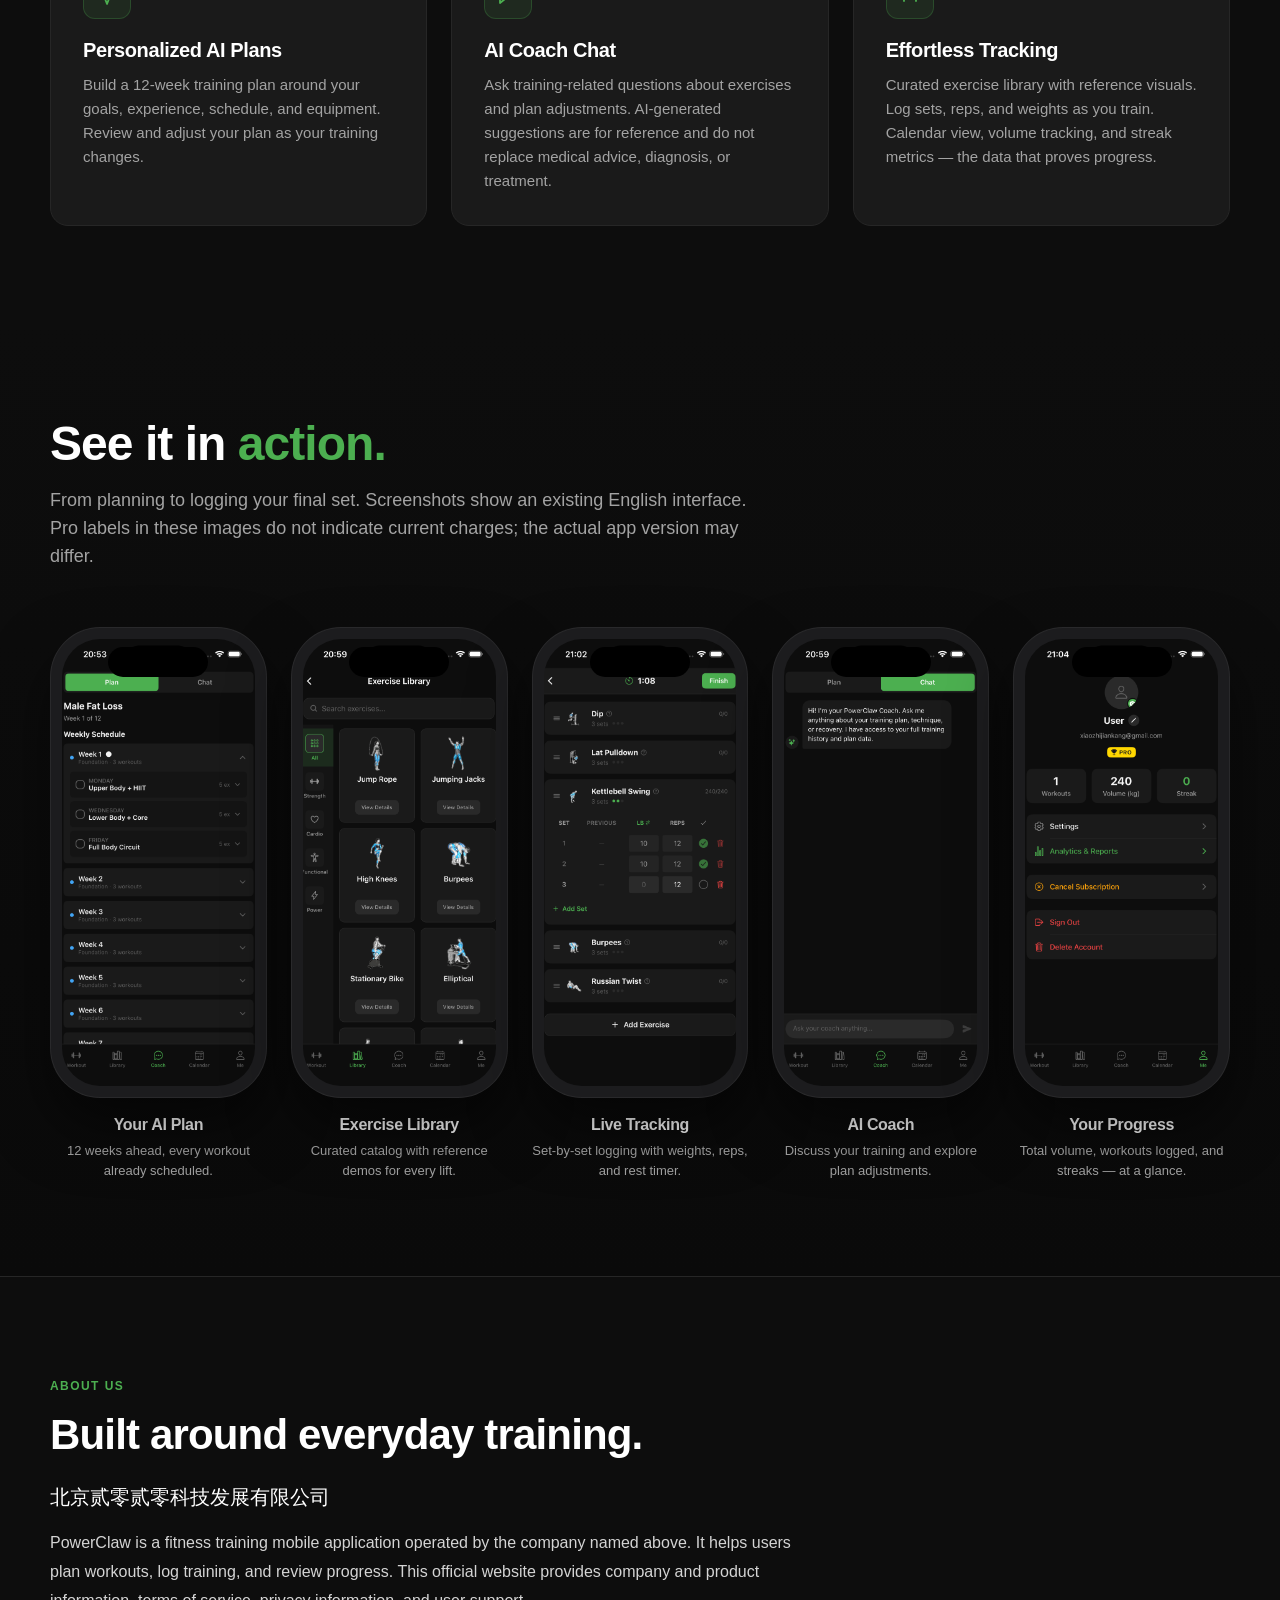
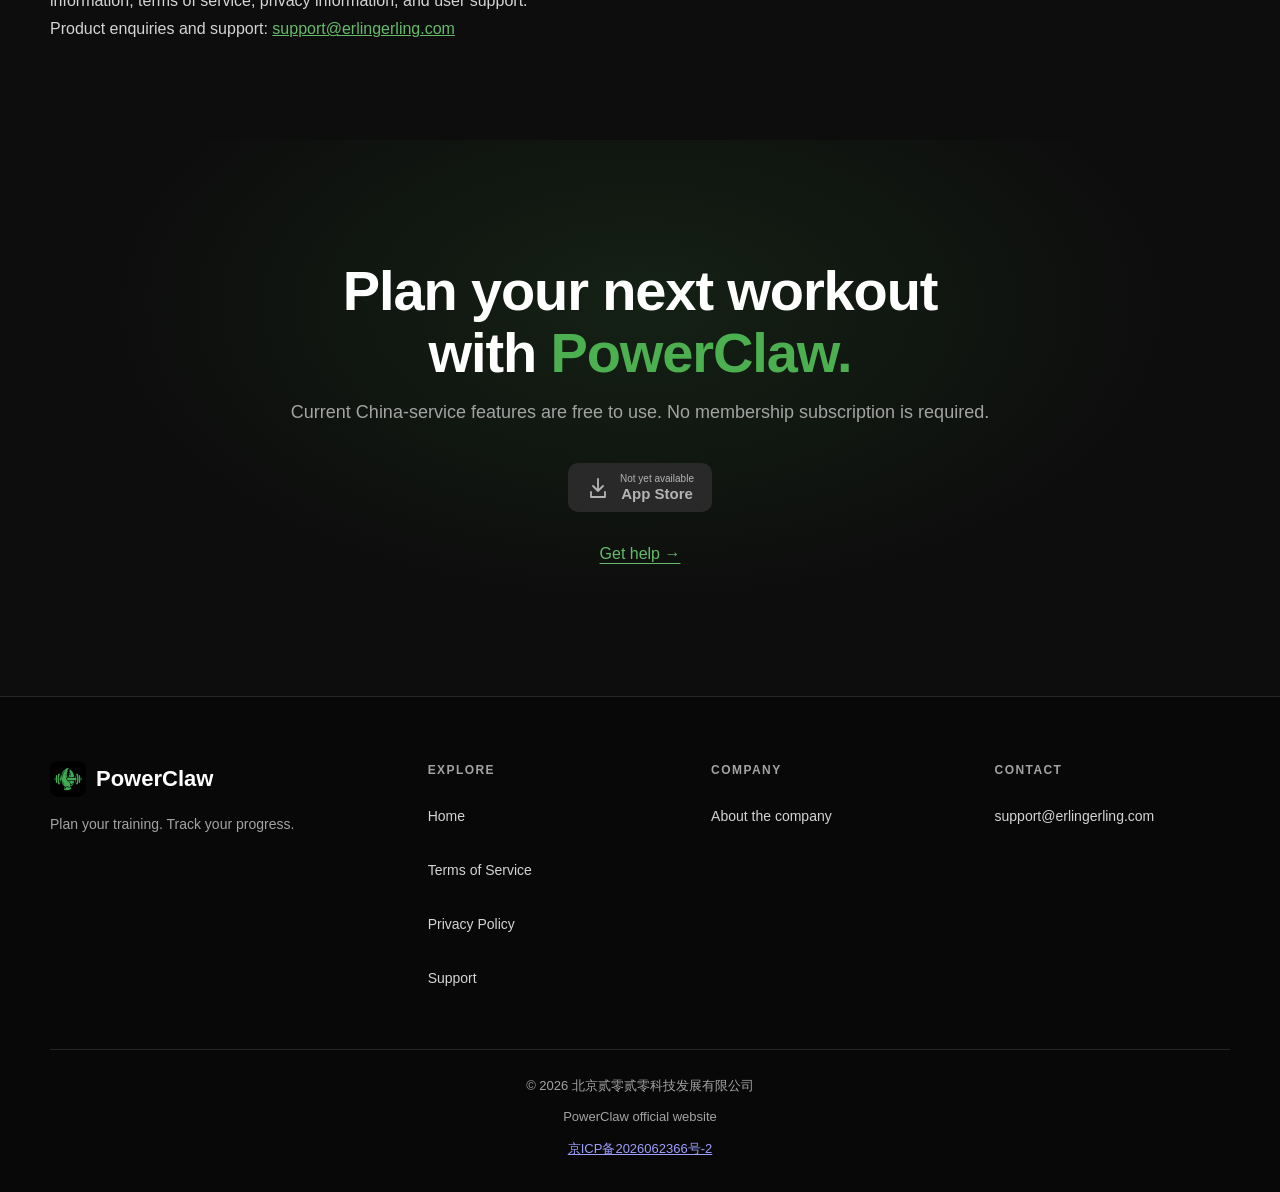
==== commit f10294ec: "Sync China website content with current app policies" ====
--- a/en/index.html
+++ b/en/index.html
@@ -7,17 +7,17 @@
 <meta name="description" content="PowerClaw is a fitness training app operated by 北京贰零贰零科技发展有限公司. Explore workout planning, training logs, and user support.">
 <meta name="theme-color" content="#0D0D0D">
 <link rel="icon" type="image/png" href="/assets/logo.png">
-<link rel="canonical" href="https://powerclawapp.cn/en/">
-<link rel="alternate" hreflang="zh-CN" href="https://powerclawapp.cn/">
-<link rel="alternate" hreflang="en" href="https://powerclawapp.cn/en/">
-<link rel="alternate" hreflang="x-default" href="https://powerclawapp.cn/">
+<link rel="canonical" href="http://58.87.96.124/en/">
+<link rel="alternate" hreflang="zh-CN" href="http://58.87.96.124/">
+<link rel="alternate" hreflang="en" href="http://58.87.96.124/en/">
+<link rel="alternate" hreflang="x-default" href="http://58.87.96.124/">
 <meta property="og:title" content="PowerClaw — Plan your training. Track your progress.">
 <meta property="og:description" content="PowerClaw is a fitness training app operated by 北京贰零贰零科技发展有限公司. Explore workout planning, training logs, and user support.">
 <meta property="og:type" content="website">
-<meta property="og:url" content="https://powerclawapp.cn/en/">
+<meta property="og:url" content="http://58.87.96.124/en/">
 <meta property="og:locale" content="en_US">
 <meta property="og:locale:alternate" content="zh_CN">
-<meta property="og:image" content="https://powerclawapp.cn/assets/logo.png">
+<meta property="og:image" content="http://58.87.96.124/assets/logo.png">
 
 <link rel="stylesheet" href="/assets/home.css">
 <link rel="stylesheet" href="/assets/shared.css">
@@ -48,6 +48,8 @@
       <div class="eyebrow">Your strength training companion</div>
       <h1>Plan your training.<br><span>Track your progress.</span></h1>
       <p class="lead">Build a training plan, log every set, and follow your progress with PowerClaw. Training questions? Explore guidance from your AI coach.</p>
+
+      <p class="lead">Use offline Basic Training without signing in: view exercise instructions, use a timer, and count sets on the current page. Account syncing and AI features require sign-in and an internet connection. The China service supports WeChat sign-in and, on iOS, Sign in with Apple.</p>
 
       <div class="hero-pillars">
         <div class="hero-pillar">
@@ -157,12 +159,12 @@
   </div>
 </section>
 
-<section class="section" id="about"><div class="container"><div class="eyebrow">About us</div><h2>Built around everyday training.</h2><p class="company-name" lang="zh-CN">北京贰零贰零科技发展有限公司</p><p class="company-copy">PowerClaw is a fitness training mobile application operated by the company named above. It helps users plan workouts, log training, and review progress. This official website provides company and product information, terms of service, privacy information, and user support.</p><p class="company-copy">Product enquiries and support: <a href="mailto:support@powerclawapp.cn">support@powerclawapp.cn</a></p></div></section>
+<section class="section" id="about"><div class="container"><div class="eyebrow">About us</div><h2>Built around everyday training.</h2><p class="company-name" lang="zh-CN">北京贰零贰零科技发展有限公司</p><p class="company-copy">PowerClaw is a fitness training mobile application operated by the company named above. It helps users plan workouts, log training, and review progress. This official website provides company and product information, terms of service, privacy information, and user support.</p><p class="company-copy">Product enquiries and support: <a href="mailto:support@erlingerling.com">support@erlingerling.com</a></p></div></section>
 <!-- CTA -->
 <section class="cta" id="download">
   <div class="container">
     <h2>Plan your next workout<br>with <span>PowerClaw.</span></h2>
-    <p>Plan workouts, log your training, and explore AI guidance. Currently free to use.</p>
+    <p>Current China-service features are free to use. No membership subscription is required.</p>
     <div class="stores">
       <!-- DOWNLOAD_BUTTON_START -->
         <button type="button" class="store-btn" disabled aria-label="iOS download is not yet available"><svg viewBox="0 0 24 24" aria-hidden="true" focusable="false"><path d="M12 3v12m-5-5 5 5 5-5M5 16v5h14v-5"/></svg><span class="meta"><small>Not yet available</small><strong>App Store</strong></span></button>
@@ -177,7 +179,7 @@
 <div class="footer-brand"><a class="logo" href="/en/"><img src="/assets/logo.png" alt="" width="36" height="36">PowerClaw</a><p>Plan your training. Track your progress.</p></div>
 <div><h2>Explore</h2><ul><li><a href="/en/">Home</a></li><li><a href="/en/terms/">Terms of Service</a></li><li><a href="/en/privacy/">Privacy Policy</a></li><li><a href="/en/support/">Support</a></li></ul></div>
 <div><h2>Company</h2><ul><li><a href="/en/#about">About the company</a></li></ul></div>
-<div><h2>Contact</h2><ul><li><a href="mailto:support@powerclawapp.cn">support@powerclawapp.cn</a></li></ul></div>
+<div><h2>Contact</h2><ul><li><a href="mailto:support@erlingerling.com">support@erlingerling.com</a></li></ul></div>
 </div><div class="footer-bottom"><span lang="zh-CN">© 2026 北京贰零贰零科技发展有限公司</span><span>PowerClaw official website</span>
 <a href="https://beian.miit.gov.cn/" target="_blank" rel="noopener noreferrer" lang="zh-CN">京ICP备2026062366号-2</a>
 </div></div></footer>
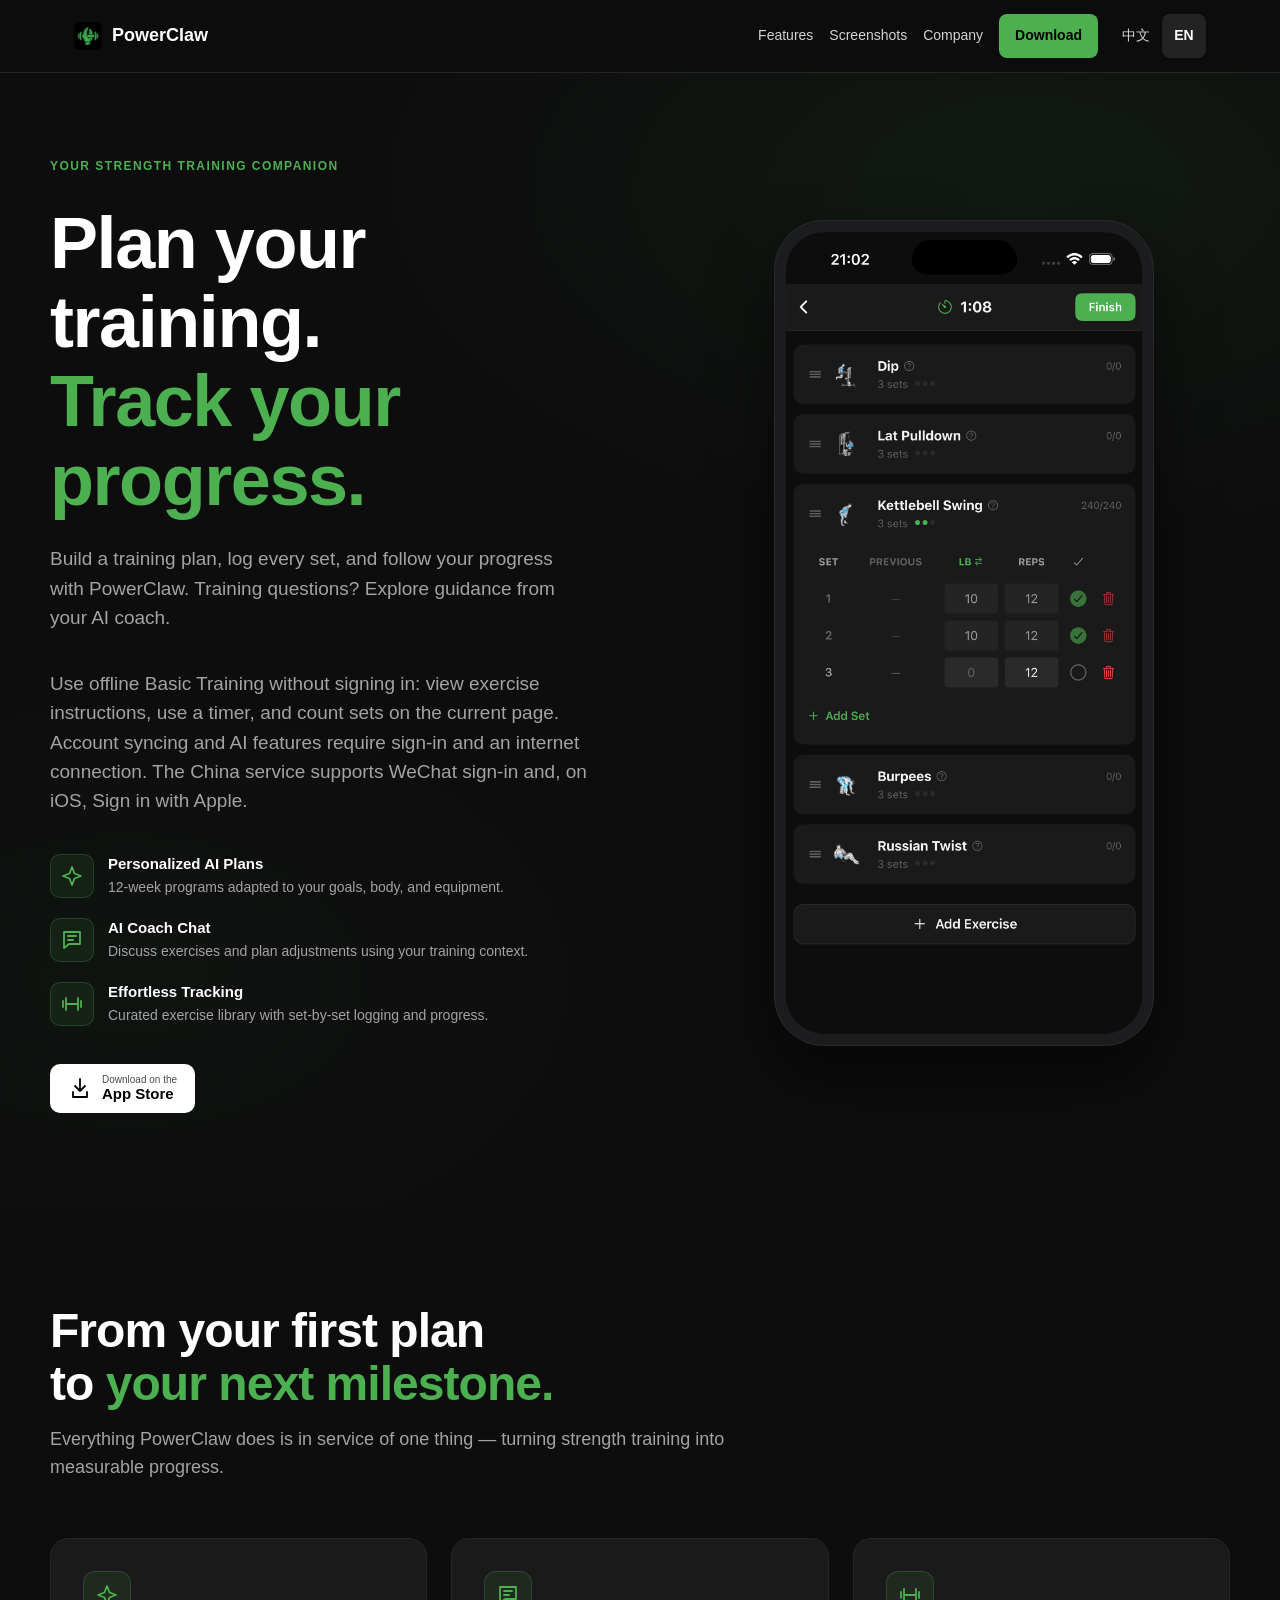
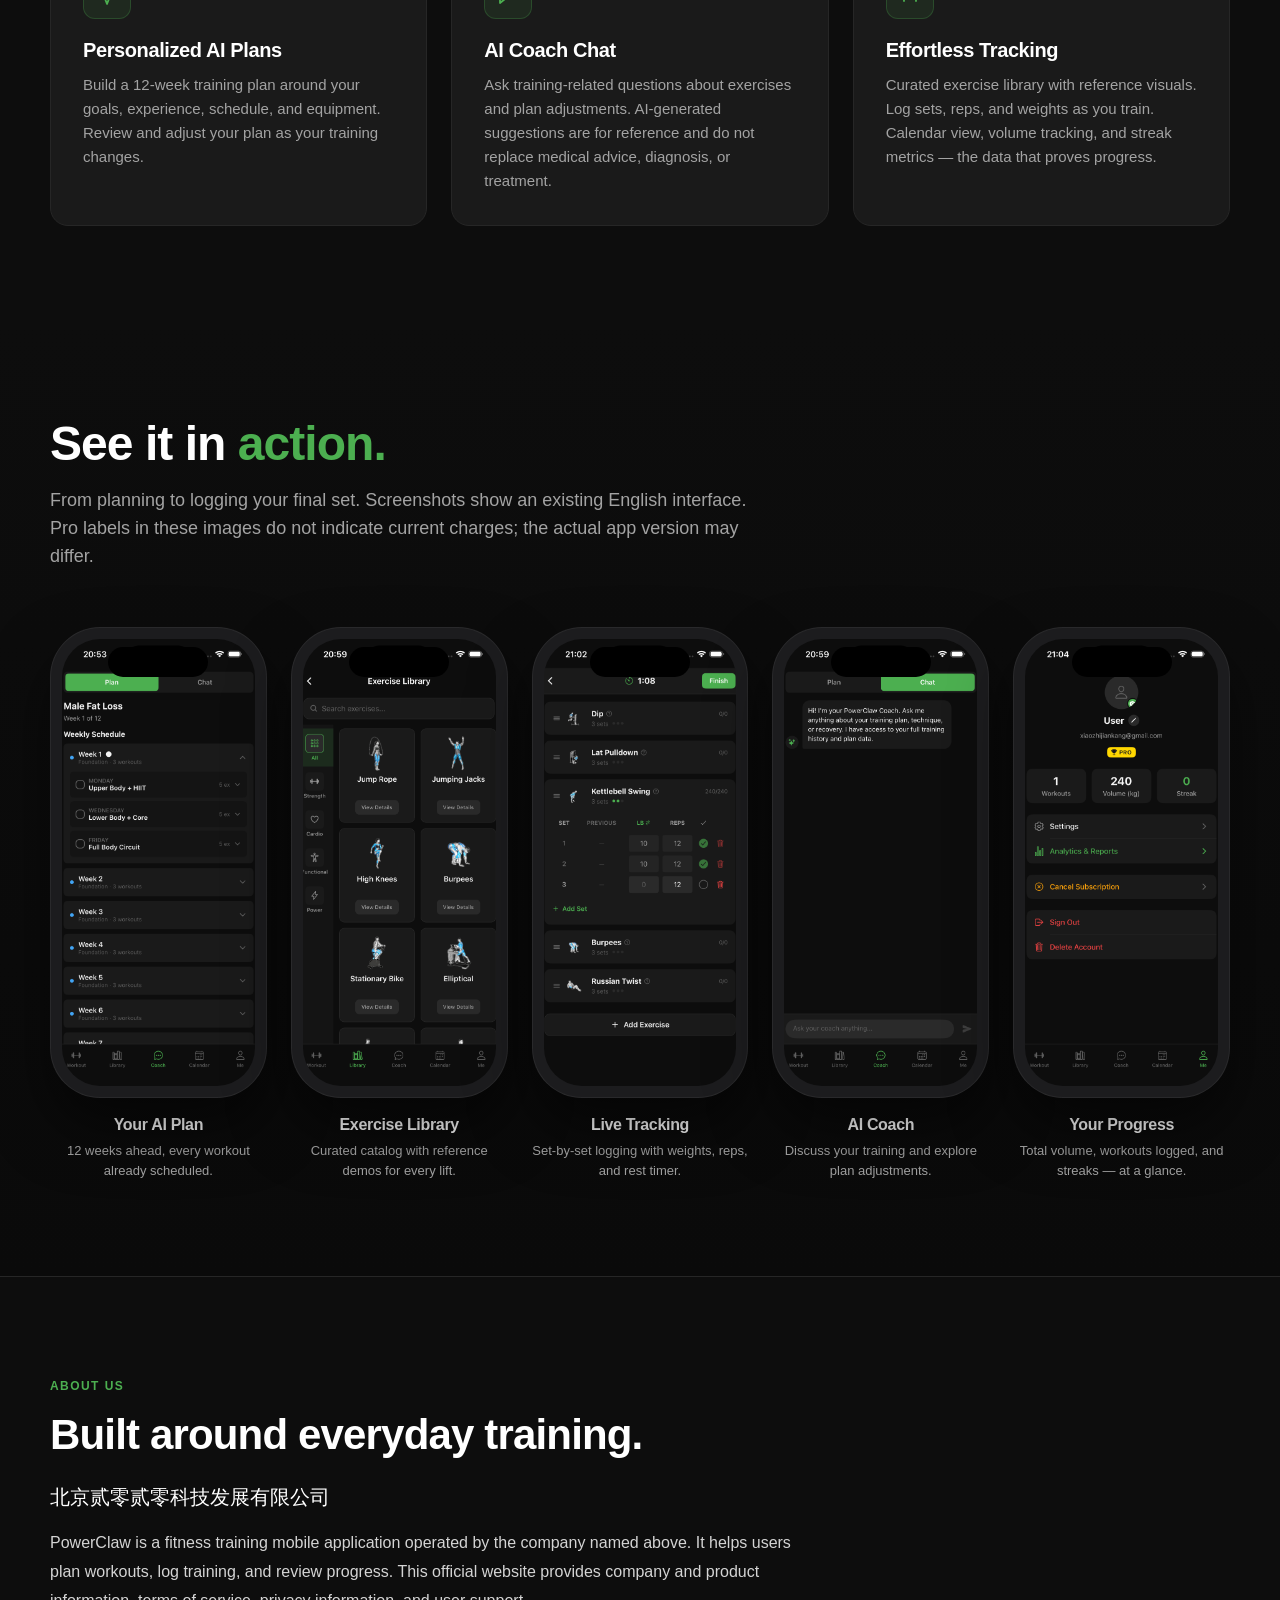
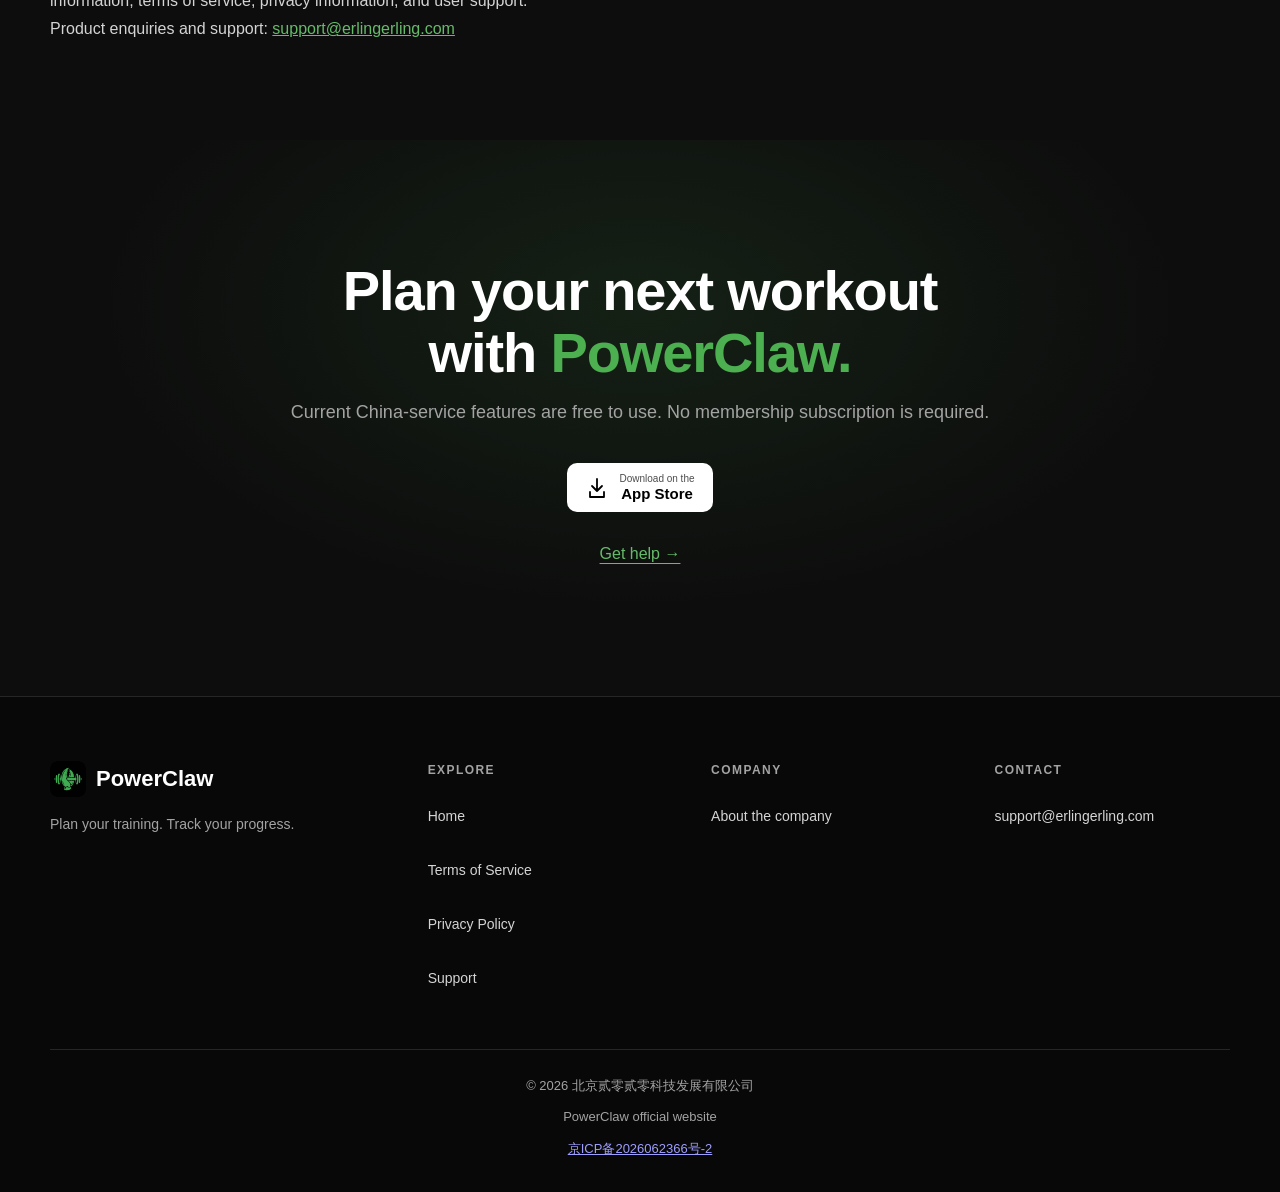
==== commit dae387a3: "fix: enable China App Store links on both websites" ====
--- a/en/index.html
+++ b/en/index.html
@@ -77,7 +77,7 @@
 
       <div class="stores">
         <!-- DOWNLOAD_BUTTON_START -->
-        <button type="button" class="store-btn" disabled aria-label="iOS download is not yet available"><svg viewBox="0 0 24 24" aria-hidden="true" focusable="false"><path d="M12 3v12m-5-5 5 5 5-5M5 16v5h14v-5"/></svg><span class="meta"><small>Not yet available</small><strong>App Store</strong></span></button>
+        <a class="store-btn" href="https://apps.apple.com/cn/app/powerclaw/id6761604798" target="_blank" rel="noopener noreferrer" aria-label="Download PowerClaw on the App Store"><svg viewBox="0 0 24 24" aria-hidden="true" focusable="false"><path d="M12 3v12m-5-5 5 5 5-5M5 16v5h14v-5"/></svg><span class="meta"><small>Download on the</small><strong>App Store</strong></span></a>
         <!-- DOWNLOAD_BUTTON_END -->
       </div>
     </div>
@@ -167,7 +167,7 @@
     <p>Current China-service features are free to use. No membership subscription is required.</p>
     <div class="stores">
       <!-- DOWNLOAD_BUTTON_START -->
-        <button type="button" class="store-btn" disabled aria-label="iOS download is not yet available"><svg viewBox="0 0 24 24" aria-hidden="true" focusable="false"><path d="M12 3v12m-5-5 5 5 5-5M5 16v5h14v-5"/></svg><span class="meta"><small>Not yet available</small><strong>App Store</strong></span></button>
+        <a class="store-btn" href="https://apps.apple.com/cn/app/powerclaw/id6761604798" target="_blank" rel="noopener noreferrer" aria-label="Download PowerClaw on the App Store"><svg viewBox="0 0 24 24" aria-hidden="true" focusable="false"><path d="M12 3v12m-5-5 5 5 5-5M5 16v5h14v-5"/></svg><span class="meta"><small>Download on the</small><strong>App Store</strong></span></a>
         <!-- DOWNLOAD_BUTTON_END -->
     </div>
     <a class="support-link" href="/en/support/">Get help →</a>
